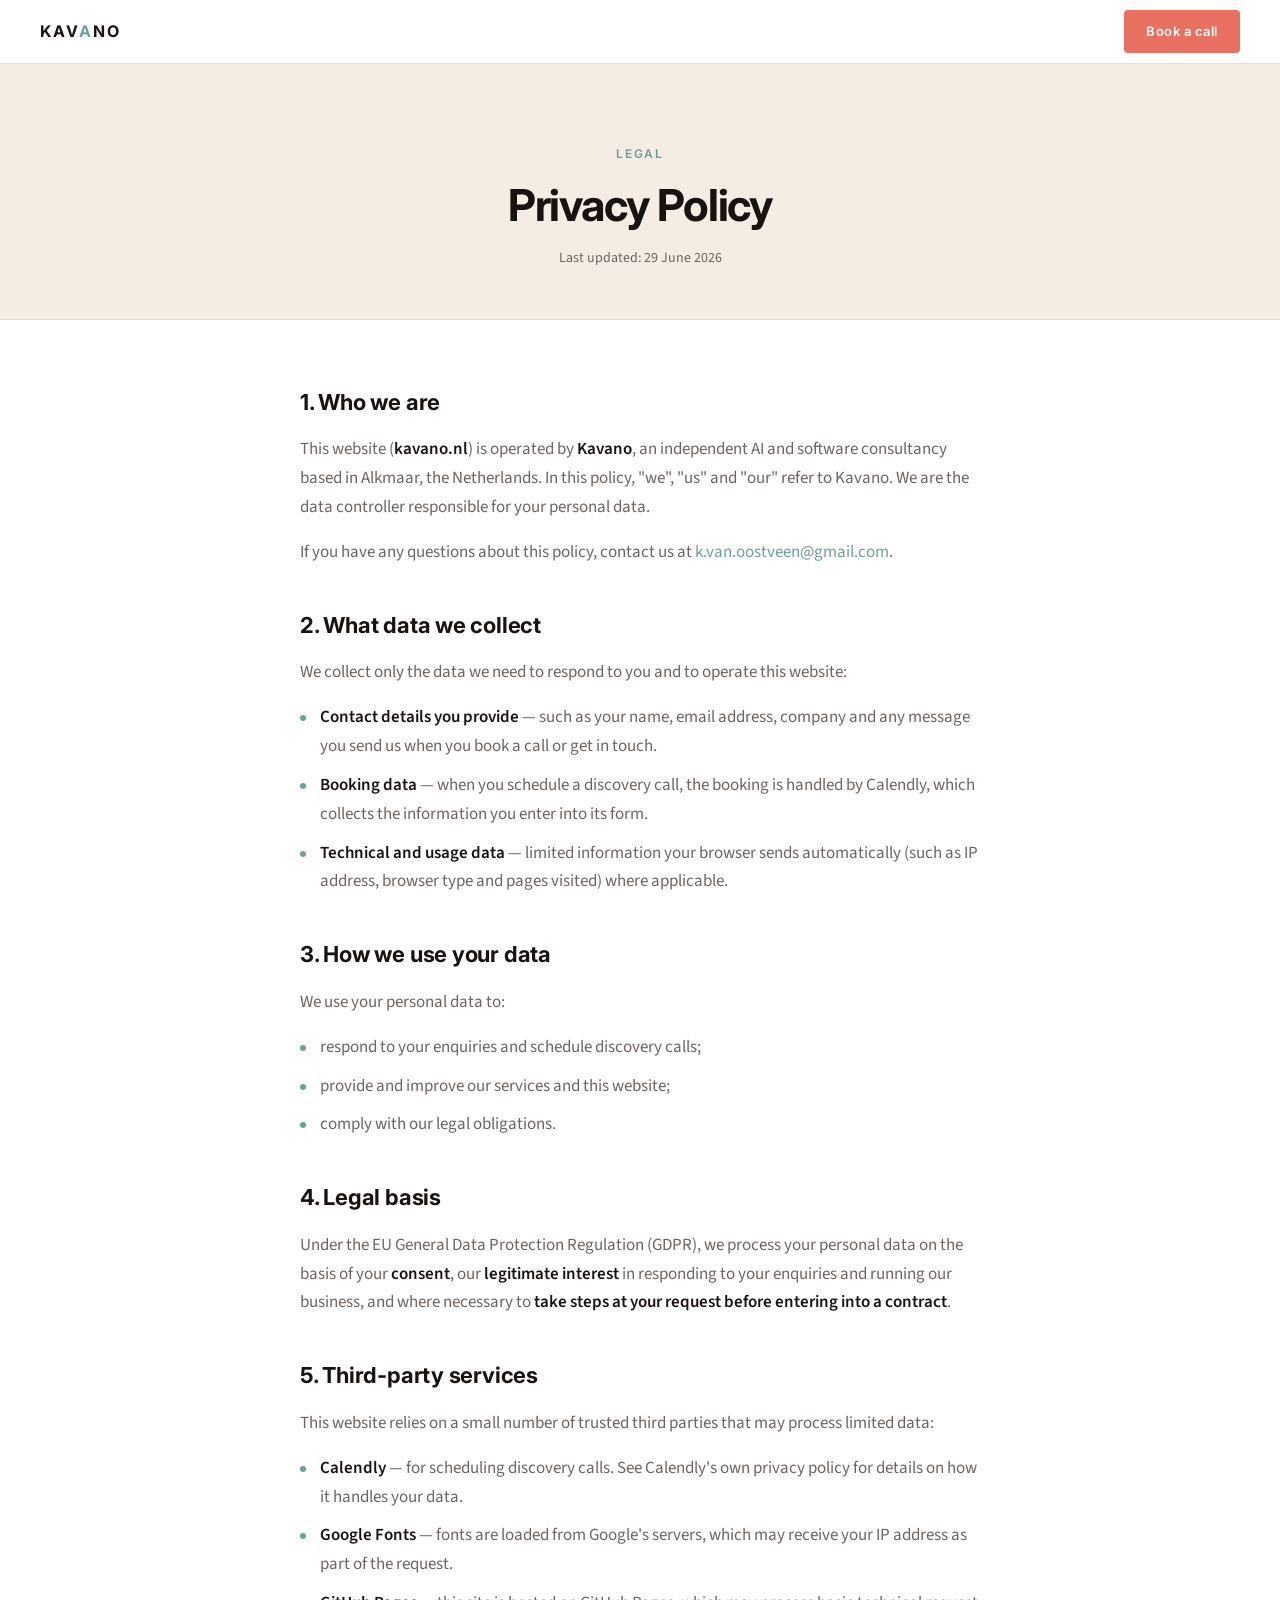
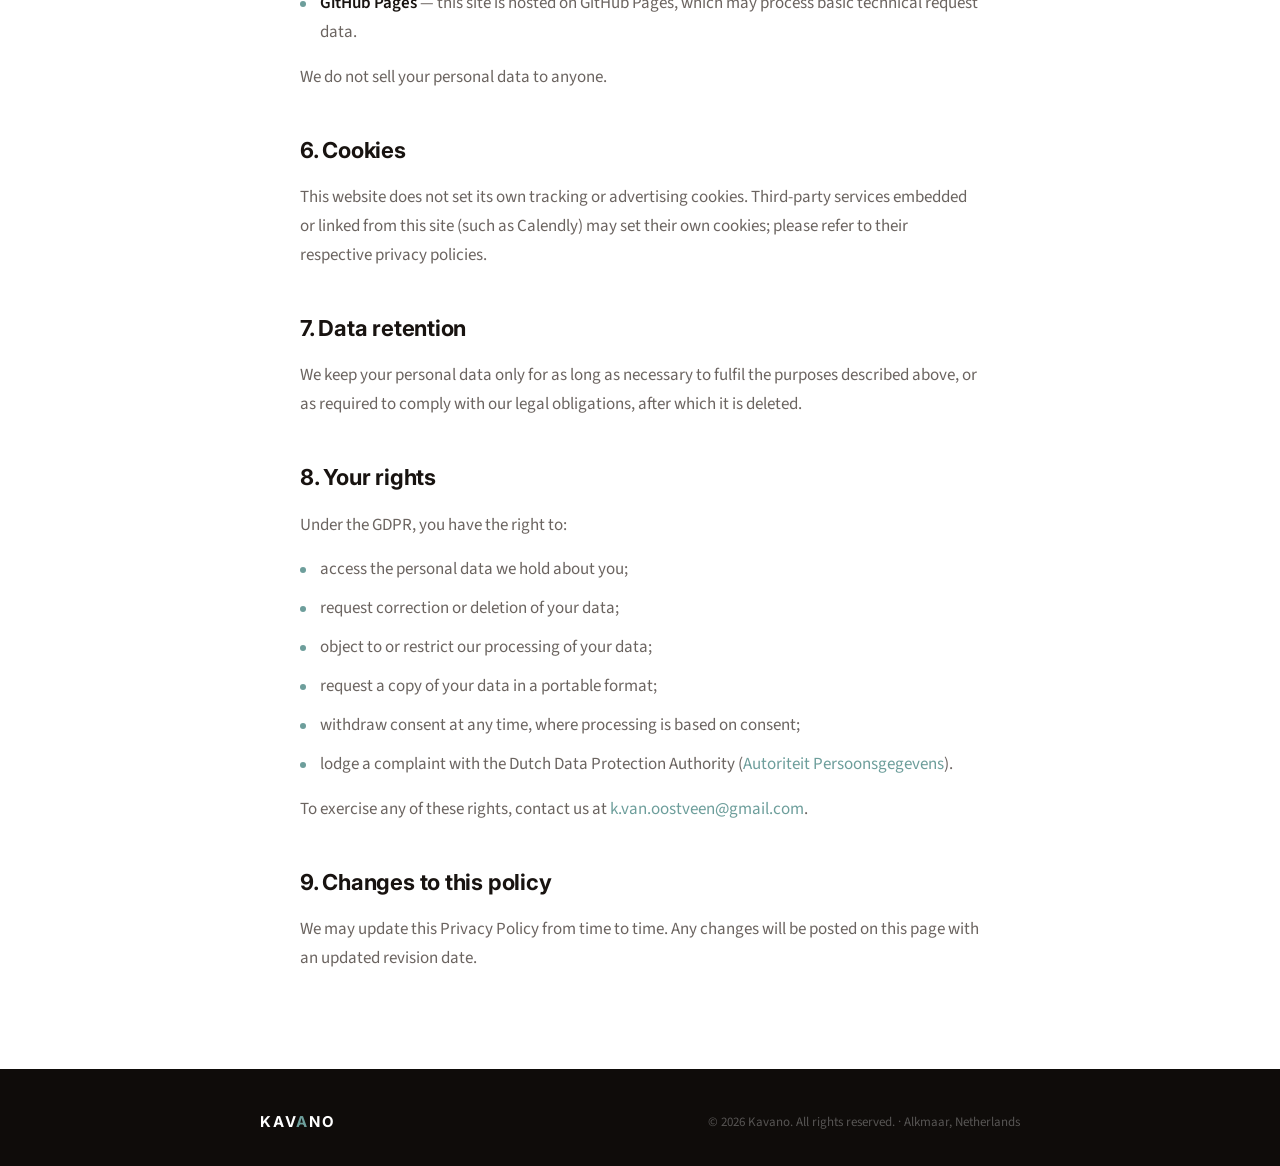
==== privacy.html @ 9356c8b5 "Add Privacy Policy page and footer link Co-Authored-By: Claude Opus 4.8 <noreply@anthropic.com> Clau" ====
<!DOCTYPE html>
<html lang="en">
<head>
    <meta charset="UTF-8">
    <meta name="viewport" content="width=device-width, initial-scale=1.0">
    <title>Privacy Policy — Kavano</title>
    <meta name="description" content="Privacy Policy for Kavano — AI Driven IT Solutions, Alkmaar, Netherlands.">
    <meta name="robots" content="index, follow">
    <link rel="preconnect" href="https://fonts.googleapis.com">
    <link rel="preconnect" href="https://fonts.gstatic.com" crossorigin>
    <link href="https://fonts.googleapis.com/css2?family=Inter:wght@400;500;600;700&family=Source+Sans+3:wght@400;600&display=swap" rel="stylesheet">
    <style>
        *, *::before, *::after { box-sizing: border-box; margin: 0; padding: 0; }

        :root {
            --teal:   #6D9E9B;
            --coral:  #E87060;
            --cream:  #F5EDE3;
            --dark:   #181310;
            --muted:  #6B6460;
            --border: #E8E0D8;
            --max:    760px;
        }

        html { scroll-behavior: smooth; }

        body {
            font-family: 'Source Sans 3', sans-serif;
            font-size: 17px;
            line-height: 1.7;
            color: var(--dark);
            background: #fff;
            -webkit-font-smoothing: antialiased;
        }

        h1, h2, h3, nav, .btn { font-family: 'Inter', sans-serif; }

        .container { max-width: var(--max); margin: 0 auto; padding: 0 40px; }

        /* ── NAV ── */
        nav {
            position: sticky;
            top: 0;
            background: rgba(255,255,255,0.95);
            backdrop-filter: blur(8px);
            border-bottom: 1px solid var(--border);
            z-index: 100;
            padding: 0 40px;
            display: flex;
            align-items: center;
            justify-content: space-between;
            height: 64px;
        }

        .logo {
            font-weight: 700;
            font-size: 16px;
            letter-spacing: 0.12em;
            text-transform: uppercase;
            color: var(--dark);
            text-decoration: none;
        }

        .logo span { color: var(--teal); }

        .btn {
            display: inline-block;
            font-family: 'Inter', sans-serif;
            font-size: 13px;
            font-weight: 600;
            letter-spacing: 0.04em;
            text-decoration: none;
            padding: 10px 22px;
            border-radius: 4px;
            transition: background 0.2s, transform 0.15s;
            cursor: pointer;
        }

        .btn-coral { background: var(--coral); color: #fff; }
        .btn-coral:hover { background: #c95042; transform: translateY(-1px); }
        .btn-coral:focus-visible { outline: 2px solid var(--coral); outline-offset: 3px; }

        /* ── HEADER ── */
        .page-header {
            padding: 80px 40px 48px;
            background: var(--cream);
            border-bottom: 1px solid var(--border);
            text-align: center;
        }

        .page-header .label {
            font-family: 'Inter', sans-serif;
            font-size: 12px;
            font-weight: 600;
            letter-spacing: 0.16em;
            text-transform: uppercase;
            color: var(--teal);
            margin-bottom: 16px;
        }

        .page-header h1 {
            font-size: clamp(30px, 4vw, 44px);
            font-weight: 700;
            line-height: 1.15;
            letter-spacing: -0.025em;
            color: var(--dark);
        }

        .page-header .updated {
            margin-top: 16px;
            font-size: 14px;
            color: var(--muted);
        }

        /* ── CONTENT ── */
        .content { padding: 64px 0 80px; }

        .content h2 {
            font-size: 22px;
            font-weight: 700;
            letter-spacing: -0.01em;
            color: var(--dark);
            margin: 40px 0 14px;
        }

        .content h2:first-child { margin-top: 0; }

        .content p { color: var(--muted); margin-bottom: 16px; }

        .content a { color: var(--teal); text-decoration: none; }
        .content a:hover { text-decoration: underline; }

        .content ul {
            list-style: none;
            display: flex;
            flex-direction: column;
            gap: 10px;
            margin: 0 0 16px;
        }

        .content ul li {
            padding-left: 20px;
            position: relative;
            color: var(--muted);
        }

        .content ul li::before {
            content: '';
            position: absolute;
            left: 0;
            top: 12px;
            width: 6px;
            height: 6px;
            border-radius: 50%;
            background: var(--teal);
        }

        .content strong { color: var(--dark); font-weight: 600; }

        /* ── FOOTER ── */
        footer { background: #0F0C0A; padding: 40px 40px 32px; }

        .footer-inner {
            max-width: var(--max);
            margin: 0 auto;
            display: flex;
            justify-content: space-between;
            align-items: center;
            gap: 24px;
            flex-wrap: wrap;
        }

        .footer-logo {
            font-family: 'Inter', sans-serif;
            font-weight: 700;
            font-size: 15px;
            letter-spacing: 0.12em;
            text-transform: uppercase;
            color: #fff;
            text-decoration: none;
        }

        .footer-logo span { color: var(--teal); }

        .footer-copy { font-size: 13px; color: rgba(255,255,255,0.3); }

        @media (max-width: 600px) {
            nav, .page-header, footer { padding-left: 24px; padding-right: 24px; }
            .container { padding: 0 24px; }
        }
    </style>
</head>
<body>

    <!-- NAV -->
    <nav>
        <a href="index.html" class="logo">KAV<span>A</span>NO</a>
        <a href="https://calendly.com/k-van-oostveen/30min" class="btn btn-coral" target="_blank" rel="noopener">Book a call</a>
    </nav>

    <!-- HEADER -->
    <div class="page-header">
        <p class="label">Legal</p>
        <h1>Privacy Policy</h1>
        <p class="updated">Last updated: 29 June 2026</p>
    </div>

    <!-- CONTENT -->
    <section class="content">
        <div class="container">

            <h2>1. Who we are</h2>
            <p>
                This website (<strong>kavano.nl</strong>) is operated by <strong>Kavano</strong>, an independent
                AI and software consultancy based in Alkmaar, the Netherlands. In this policy, "we", "us" and
                "our" refer to Kavano. We are the data controller responsible for your personal data.
            </p>
            <p>If you have any questions about this policy, contact us at
                <a href="mailto:k.van.oostveen@gmail.com">k.van.oostveen@gmail.com</a>.</p>

            <h2>2. What data we collect</h2>
            <p>We collect only the data we need to respond to you and to operate this website:</p>
            <ul>
                <li><strong>Contact details you provide</strong> — such as your name, email address, company and
                    any message you send us when you book a call or get in touch.</li>
                <li><strong>Booking data</strong> — when you schedule a discovery call, the booking is handled by
                    Calendly, which collects the information you enter into its form.</li>
                <li><strong>Technical and usage data</strong> — limited information your browser sends
                    automatically (such as IP address, browser type and pages visited) where applicable.</li>
            </ul>

            <h2>3. How we use your data</h2>
            <p>We use your personal data to:</p>
            <ul>
                <li>respond to your enquiries and schedule discovery calls;</li>
                <li>provide and improve our services and this website;</li>
                <li>comply with our legal obligations.</li>
            </ul>

            <h2>4. Legal basis</h2>
            <p>
                Under the EU General Data Protection Regulation (GDPR), we process your personal data on the basis
                of your <strong>consent</strong>, our <strong>legitimate interest</strong> in responding to your
                enquiries and running our business, and where necessary to <strong>take steps at your request
                before entering into a contract</strong>.
            </p>

            <h2>5. Third-party services</h2>
            <p>This website relies on a small number of trusted third parties that may process limited data:</p>
            <ul>
                <li><strong>Calendly</strong> — for scheduling discovery calls. See Calendly's own privacy policy
                    for details on how it handles your data.</li>
                <li><strong>Google Fonts</strong> — fonts are loaded from Google's servers, which may receive your
                    IP address as part of the request.</li>
                <li><strong>GitHub Pages</strong> — this site is hosted on GitHub Pages, which may process basic
                    technical request data.</li>
            </ul>
            <p>We do not sell your personal data to anyone.</p>

            <h2>6. Cookies</h2>
            <p>
                This website does not set its own tracking or advertising cookies. Third-party services embedded
                or linked from this site (such as Calendly) may set their own cookies; please refer to their
                respective privacy policies.
            </p>

            <h2>7. Data retention</h2>
            <p>
                We keep your personal data only for as long as necessary to fulfil the purposes described above,
                or as required to comply with our legal obligations, after which it is deleted.
            </p>

            <h2>8. Your rights</h2>
            <p>Under the GDPR, you have the right to:</p>
            <ul>
                <li>access the personal data we hold about you;</li>
                <li>request correction or deletion of your data;</li>
                <li>object to or restrict our processing of your data;</li>
                <li>request a copy of your data in a portable format;</li>
                <li>withdraw consent at any time, where processing is based on consent;</li>
                <li>lodge a complaint with the Dutch Data Protection Authority
                    (<a href="https://autoriteitpersoonsgegevens.nl" target="_blank" rel="noopener">Autoriteit Persoonsgegevens</a>).</li>
            </ul>
            <p>To exercise any of these rights, contact us at
                <a href="mailto:k.van.oostveen@gmail.com">k.van.oostveen@gmail.com</a>.</p>

            <h2>9. Changes to this policy</h2>
            <p>
                We may update this Privacy Policy from time to time. Any changes will be posted on this page with
                an updated revision date.
            </p>

        </div>
    </section>

    <!-- FOOTER -->
    <footer>
        <div class="footer-inner">
            <a href="index.html" class="footer-logo">KAV<span>A</span>NO</a>
            <span class="footer-copy">&copy; 2026 Kavano. All rights reserved. &middot; Alkmaar, Netherlands</span>
        </div>
    </footer>

</body>
</html>
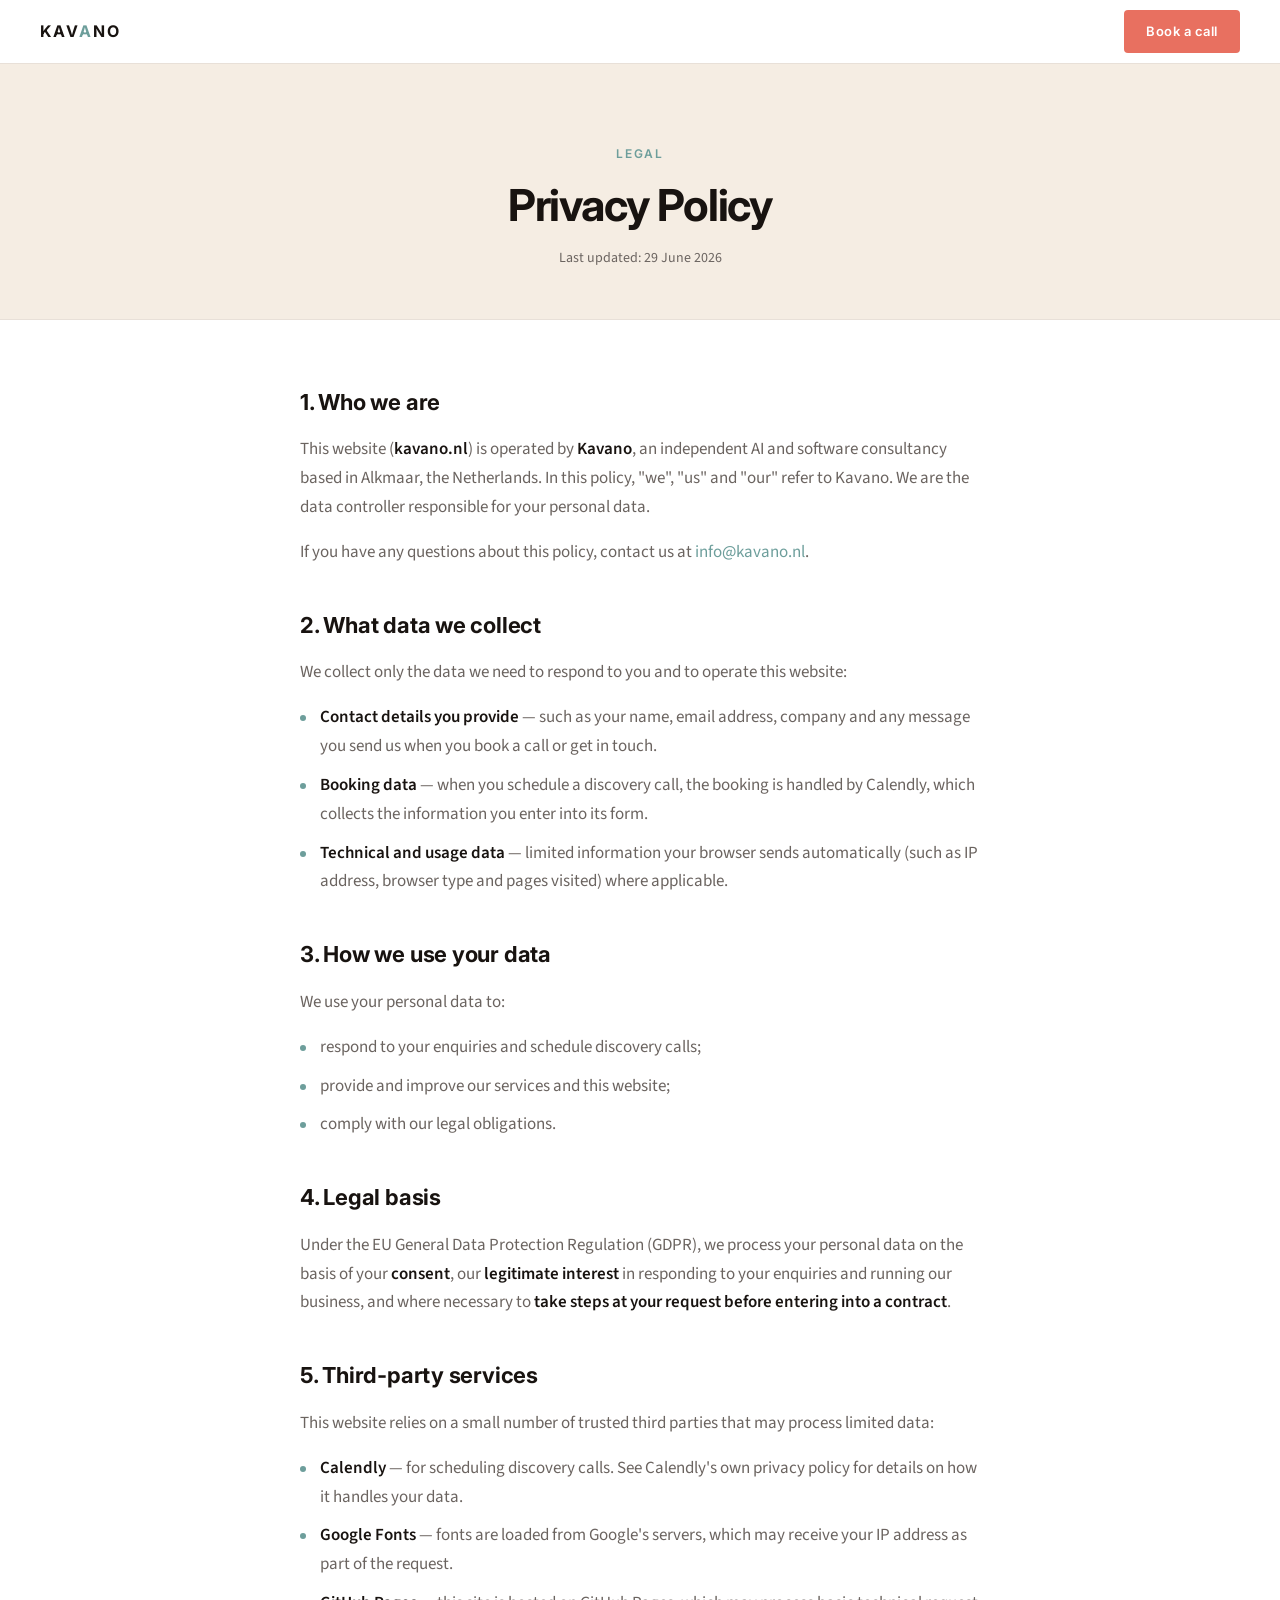
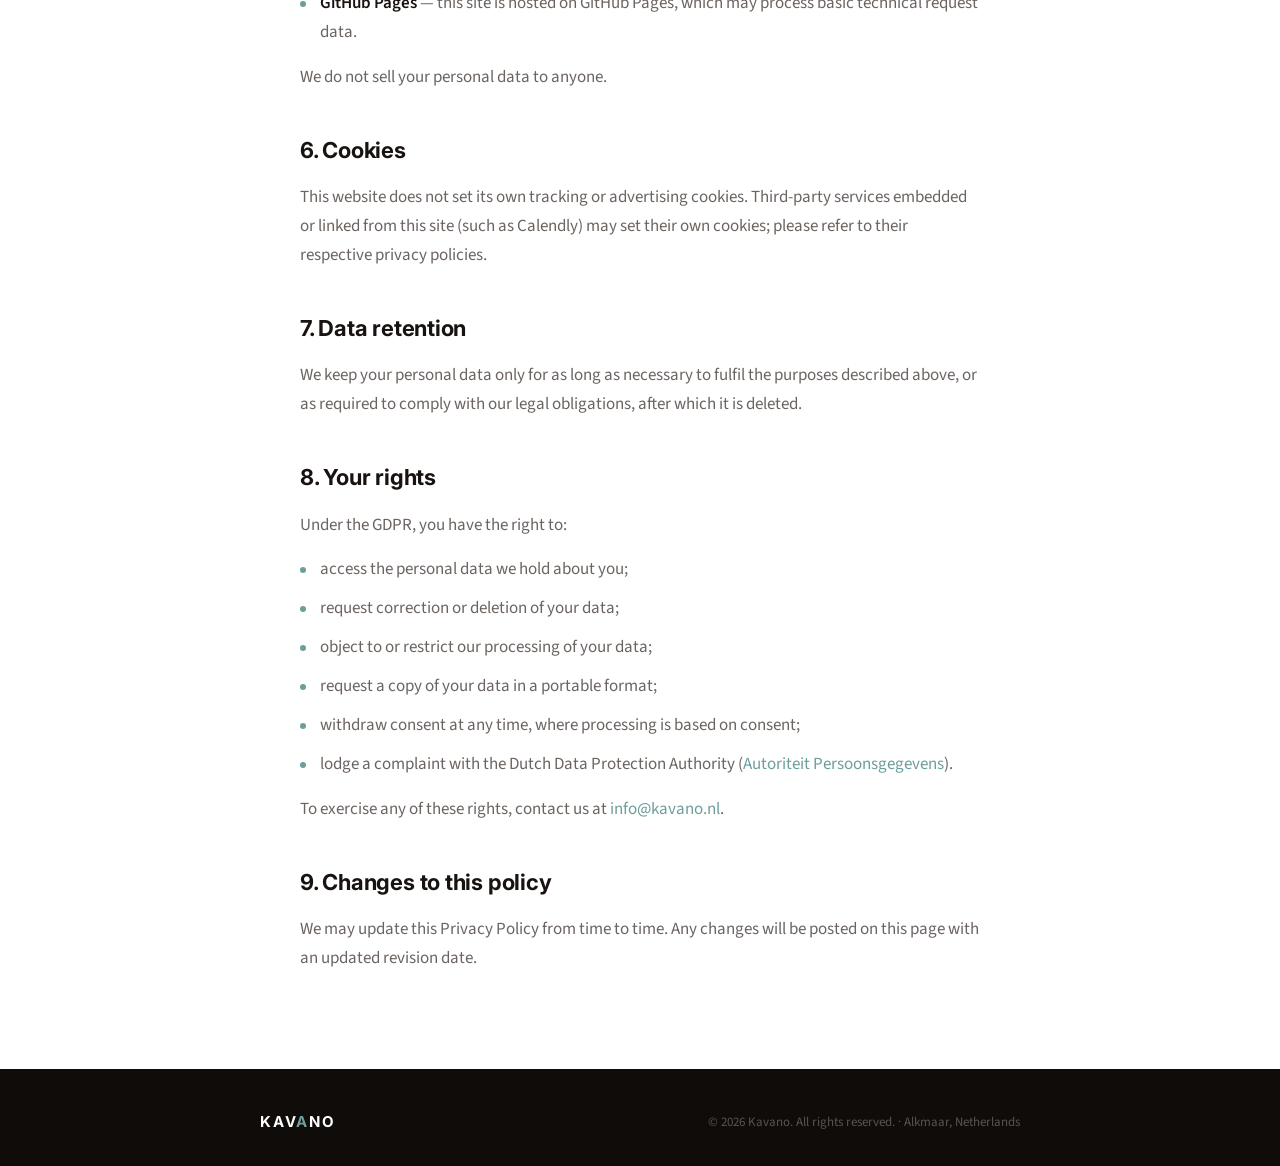
==== commit 317e6222: "Use info@kavano.nl as privacy contact email Co-Authored-By: Claude Opus 4.8 <noreply@anthropic.com> " ====
--- a/privacy.html
+++ b/privacy.html
@@ -216,7 +216,7 @@
                 "our" refer to Kavano. We are the data controller responsible for your personal data.
             </p>
             <p>If you have any questions about this policy, contact us at
-                <a href="mailto:k.van.oostveen@gmail.com">k.van.oostveen@gmail.com</a>.</p>
+                <a href="mailto:info@kavano.nl">info@kavano.nl</a>.</p>
 
             <h2>2. What data we collect</h2>
             <p>We collect only the data we need to respond to you and to operate this website:</p>
@@ -282,7 +282,7 @@
                     (<a href="https://autoriteitpersoonsgegevens.nl" target="_blank" rel="noopener">Autoriteit Persoonsgegevens</a>).</li>
             </ul>
             <p>To exercise any of these rights, contact us at
-                <a href="mailto:k.van.oostveen@gmail.com">k.van.oostveen@gmail.com</a>.</p>
+                <a href="mailto:info@kavano.nl">info@kavano.nl</a>.</p>
 
             <h2>9. Changes to this policy</h2>
             <p>
